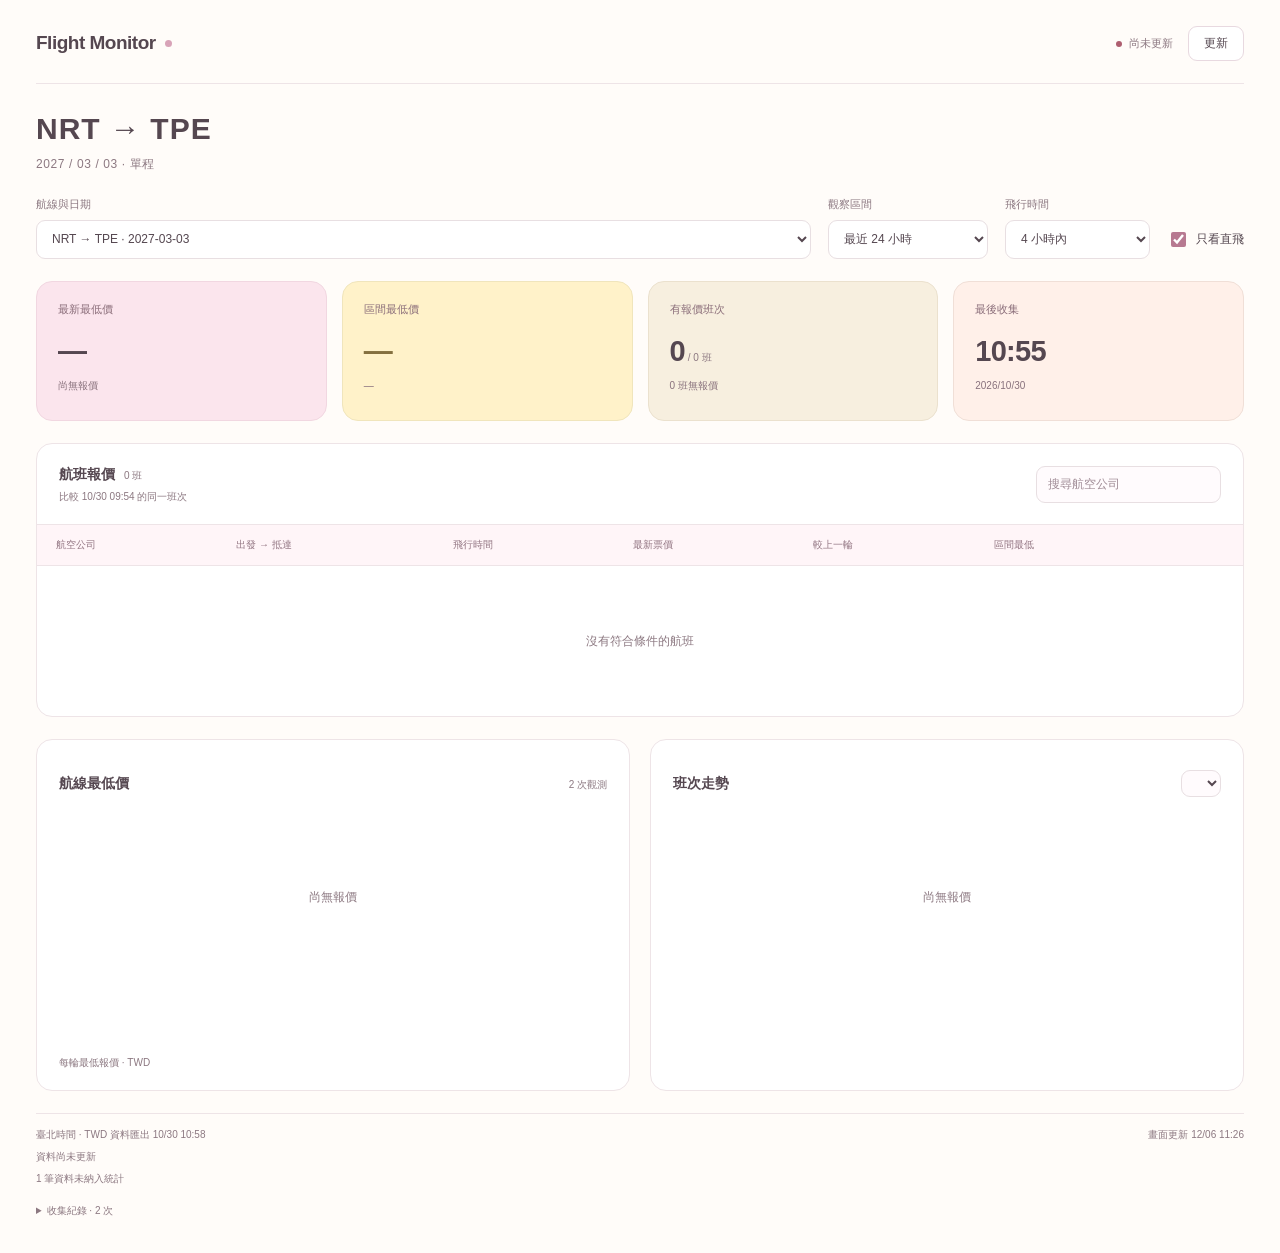
==== docs/index.html @ bc04003f "Add flight monitor dashboard" ====
<!doctype html>
<html lang="zh-Hant">
  <head>
    <meta charset="utf-8">
    <meta name="viewport" content="width=device-width, initial-scale=1">
    <title>Flight Monitor</title>
    <link rel="icon" href="data:,">
    <link rel="stylesheet" href="./frontend/dashboard.css">
    <script src="./frontend/dashboard.js" defer></script>
  </head>
  <body>
    <main class="dashboard">
      <header class="page-header">
        <div class="brand">Flight Monitor<span class="brand-dot" aria-hidden="true"></span></div>
        <div class="header-actions">
          <span class="connection-status" id="live" role="status">
            <span class="status-dot" aria-hidden="true"></span>
            <span id="liveText">載入中</span>
          </span>
          <button class="button" id="refresh" type="button">更新</button>
        </div>
      </header>

      <section class="route-heading" aria-label="目前航線">
        <h1 id="routeTitle">機票追蹤</h1>
        <p id="routeDescription"></p>
      </section>

      <section class="filters" aria-label="篩選條件">
        <div class="field field-route">
          <label for="route">航線與日期</label>
          <select id="route"><option value="">載入中…</option></select>
        </div>
        <div class="field">
          <label for="hours">觀察區間</label>
          <select id="hours">
            <option value="24">最近 24 小時</option>
            <option value="168">最近 7 天</option>
            <option value="0">全部資料</option>
          </select>
        </div>
        <div class="field">
          <label for="duration">飛行時間</label>
          <select id="duration">
            <option value="240">4 小時內</option>
            <option value="360">6 小時內</option>
            <option value="">不限</option>
          </select>
        </div>
        <label class="checkbox-label">
          <input id="nonstop" type="checkbox" checked>
          只看直飛
        </label>
      </section>

      <section class="metrics" aria-label="報價摘要">
        <article class="metric-card metric-pink">
          <h2>最新最低價</h2>
          <p class="metric-value" id="currentPrice">—</p>
          <p class="metric-detail" id="currentFlight">—</p>
        </article>
        <article class="metric-card metric-yellow">
          <h2>區間最低價</h2>
          <p class="metric-value" id="historyPrice">—</p>
          <p class="metric-detail" id="historyTime">—</p>
        </article>
        <article class="metric-card metric-cream">
          <h2>有報價班次</h2>
          <p class="metric-value" id="quoteCount">—</p>
          <p class="metric-detail" id="quoteNote">—</p>
        </article>
        <article class="metric-card metric-peach">
          <h2>最後收集</h2>
          <p class="metric-value" id="lastTime">—</p>
          <p class="metric-detail" id="lastDate">—</p>
        </article>
      </section>

      <section class="panel flights-panel" aria-labelledby="flightsTitle">
        <div class="panel-header">
          <div>
            <h2 id="flightsTitle">航班報價 <span class="count" id="tableCount"></span></h2>
            <p class="caption" id="comparisonTime"></p>
          </div>
          <input class="search" id="search" type="search" placeholder="搜尋航空公司" aria-label="搜尋航空公司">
        </div>
        <div class="table-scroll">
          <table>
            <thead>
              <tr>
                <th scope="col">航空公司</th>
                <th scope="col">出發 → 抵達</th>
                <th scope="col">飛行時間</th>
                <th scope="col">最新票價</th>
                <th scope="col">較上一輪</th>
                <th scope="col">區間最低</th>
                <th scope="col"><span class="visually-hidden">詳細資料</span></th>
              </tr>
            </thead>
            <tbody id="flightTable"></tbody>
          </table>
          <div class="empty-state" id="tableEmpty" hidden>沒有符合條件的航班</div>
        </div>
      </section>

      <section class="charts" aria-label="價格走勢">
        <article class="panel chart-panel">
          <div class="panel-header">
            <h2>航線最低價</h2>
            <span class="caption" id="historyCount"></span>
          </div>
          <div class="chart" id="routeChart"></div>
          <p class="chart-caption">每輪最低報價 · TWD</p>
        </article>
        <article class="panel chart-panel">
          <div class="panel-header">
            <h2>班次走勢</h2>
            <label class="visually-hidden" for="flightSelect">選擇班次</label>
            <select id="flightSelect" class="flight-select"></select>
          </div>
          <div class="chart" id="flightChart"></div>
          <div class="flight-range" id="flightRange"></div>
        </article>
      </section>

      <footer class="page-footer">
        <div class="footer-meta">
          <span>臺北時間 · TWD <span id="exportTime"></span></span>
          <span id="renderTime"></span>
        </div>
        <div id="alerts" class="status-notes" aria-live="polite"></div>
        <details class="collection-details">
          <summary id="qualityTitle">收集紀錄</summary>
          <div class="table-scroll">
            <table>
              <thead><tr><th>查詢</th><th>時間</th><th>狀態</th><th>訊息</th></tr></thead>
              <tbody id="checksTable"></tbody>
            </table>
          </div>
          <p class="technical-note">以航空公司、起降時間、飛行時間及轉機數配對班次。圖表空缺表示該輪無報價；航線最低價可能來自不同班次。報價與行李條件以訂票頁面為準。</p>
        </details>
      </footer>
    </main>

    <dialog id="rawDialog">
      <div class="dialog-header">
        <h2>原始資料</h2>
        <button class="button" id="closeDialog" type="button">關閉</button>
      </div>
      <pre id="rawText"></pre>
    </dialog>
  </body>
</html>
---- docs/frontend/dashboard.css ----
/* 色彩 */
:root {
  --background: #fffcf9;
  --surface: #ffffff;
  --text: #554750;
  --muted: #8c7881;
  --border: #eee4e7;
  --accent: #b77991;
  --accent-light: #fff2f6;
  --pink: #fbe5ed;
  --yellow: #fff2c9;
  --cream: #f7efdf;
  --peach: #fff0e9;
  --positive: #4e7b68;
  --negative: #ae5e70;
  --chart-line: #b77991;
  --chart-grid: #f0e7e7;
  --chart-label: #8c7881;
  --radius: 16px;
}

/* 基礎 */
* { box-sizing: border-box; }
[hidden] { display: none !important; }
body {
  margin: 0;
  background: var(--background);
  color: var(--text);
  font: 14px/1.6 "Segoe UI", "Microsoft JhengHei", sans-serif;
  -webkit-font-smoothing: antialiased;
}
button, input, select { font: inherit; }
button, select, summary { cursor: pointer; }
button:focus-visible, input:focus-visible, select:focus-visible, summary:focus-visible {
  outline: 3px solid #e5bdcd;
  outline-offset: 3px;
}
button:disabled { cursor: wait; opacity: .55; }
h1, h2, p { margin: 0; }
h2 { font-size: 14px; font-weight: 600; }
.visually-hidden {
  position: absolute;
  width: 1px;
  height: 1px;
  padding: 0;
  overflow: hidden;
  clip-path: inset(50%);
  white-space: nowrap;
}

/* 頁面 */
.dashboard { width: min(1360px, 100%); margin: 0 auto; padding: 26px 36px 30px; }
.page-header, .header-actions, .panel-header, .footer-meta, .dialog-header {
  display: flex;
  justify-content: space-between;
  align-items: center;
  gap: 16px;
}
.page-header { padding-bottom: 22px; border-bottom: 1px solid var(--border); }
.brand { display: flex; align-items: center; gap: 9px; font-size: 19px; font-weight: 650; letter-spacing: -.5px; }
.brand-dot { width: 7px; height: 7px; border-radius: 50%; background: #d8a3b8; }
.header-actions { gap: 15px; }
.connection-status { display: inline-flex; align-items: center; gap: 7px; font-size: 11px; color: var(--muted); }
.status-dot { width: 6px; height: 6px; border-radius: 50%; background: var(--positive); }
.connection-status.bad .status-dot { background: var(--negative); }
.button { padding: 7px 15px; border: 1px solid #e8d9e0; border-radius: 9px; background: var(--surface); color: var(--text); font-size: 12px; }
.button:hover { background: var(--accent-light); }
.route-heading { padding: 25px 0 22px; }
.route-heading h1 { font-size: 30px; font-weight: 650; line-height: 1.3; letter-spacing: 1px; }
.route-heading p { margin-top: 7px; color: var(--muted); font-size: 12px; letter-spacing: .6px; min-height: 19px; }

/* 篩選 */
.filters { display: grid; grid-template-columns: minmax(220px, 1fr) 160px 145px auto; align-items: end; gap: 17px; margin-bottom: 22px; }
.field { display: grid; gap: 6px; min-width: 0; }
.field label { font-size: 11px; color: var(--muted); }
.field select, .search, .flight-select { border: 1px solid #e8dfe2; border-radius: 9px; color: var(--text); background: var(--surface); min-width: 0; }
.field select { height: 39px; padding: 0 11px; width: 100%; font-size: 12px; }
.checkbox-label { display: flex; align-items: center; gap: 7px; height: 39px; white-space: nowrap; font-size: 12px; }
.checkbox-label input { accent-color: var(--accent); width: 15px; height: 15px; }

/* 摘要 */
.metrics { display: grid; grid-template-columns: repeat(4, minmax(0, 1fr)); gap: 15px; margin-bottom: 22px; }
.metric-card { padding: 19px 21px; border-radius: var(--radius); border: 1px solid #eddfdf; min-height: 140px; }
.metric-pink { background: var(--pink); border-color: #f1d7e1; }
.metric-yellow { background: var(--yellow); border-color: #f0e5bc; }
.metric-cream { background: var(--cream); border-color: #ebe1ce; }
.metric-peach { background: var(--peach); border-color: #f0dfd7; }
.metric-card h2 { color: #8a6d79; font-size: 11px; font-weight: 500; }
.metric-value { font-size: 29px; font-weight: 650; line-height: 1.2; letter-spacing: -.7px; margin-top: 15px; font-variant-numeric: tabular-nums; }
.metric-value small { color: var(--muted); font-size: 10px; font-weight: 500; letter-spacing: 0; margin-right: 5px; }
.metric-yellow .metric-value { color: #84703f; }
.metric-detail { color: #89727d; font-size: 10px; margin-top: 10px; overflow-wrap: anywhere; }

/* 表格 */
.panel { background: var(--surface); border: 1px solid var(--border); border-radius: var(--radius); overflow: hidden; }
.panel-header { padding: 19px 22px; min-height: 75px; }
.caption, .count { color: var(--muted); font-size: 10px; font-weight: 400; }
.panel-header .caption { margin-top: 4px; }
.count { margin-left: 5px; }
.search { padding: 8px 11px; width: 185px; font-size: 12px; background: #fffbfd; }
.search::placeholder { color: #a08c96; }
.table-scroll { overflow: auto; }
.flights-panel .table-scroll { max-height: 410px; }
table { border-collapse: separate; border-spacing: 0; width: 100%; text-align: left; white-space: nowrap; }
th { position: sticky; top: 0; z-index: 1; background: #fff5f8; font-size: 10px; font-weight: 500; color: #927582; border-top: 1px solid var(--border); border-bottom: 1px solid var(--border); }
th, td { padding: 12px 19px; }
td { font-size: 12px; border-bottom: 1px solid #f2ebee; }
tr:last-child td { border-bottom: none; }
tbody tr:hover, tbody tr.selected { background: #fff5f8; }
.airline-button, .detail-button { background: none; border: none; padding: 0; text-align: left; }
.airline-button { color: var(--text); font-size: 12px; font-weight: 600; }
.airline-button:hover { color: var(--accent); }
.detail-button { color: var(--muted); font-size: 10px; }
.flight-time { font-variant-numeric: tabular-nums; }
.flight-time small { font-size: 10px; color: var(--muted); }
.price { font-weight: 650; font-size: 14px; font-variant-numeric: tabular-nums; }
.badge { display: inline-block; margin-left: 7px; padding: 2px 5px; border-radius: 4px; background: #f7e2eb; color: #986e81; font-size: 9px; vertical-align: middle; }
.positive { color: var(--positive); }
.negative { color: var(--negative); }
.muted { color: var(--muted); }
.empty-state { min-height: 150px; display: flex; align-items: center; justify-content: center; color: var(--muted); font-size: 12px; }

/* 圖表 */
.charts { display: grid; grid-template-columns: repeat(2, minmax(0, 1fr)); gap: 20px; margin-top: 22px; }
.chart-panel .panel-header { padding-bottom: 8px; }
.flight-select { max-width: 65%; padding: 6px 9px; font-size: 10px; background: #fffbfd; }
.chart { height: 240px; padding: 7px 14px 0; }
.chart svg { width: 100%; height: 100%; display: block; }
.chart-grid { stroke: var(--chart-grid); }
.chart-label { fill: var(--chart-label); font-size: 10px; }
.chart-line { fill: none; stroke: var(--chart-line); stroke-width: 2.5; stroke-linejoin: round; }
.chart-point { fill: var(--surface); stroke: var(--chart-line); stroke-width: 1.7; }
.chart-caption, .flight-range { min-height: 35px; padding: 0 22px 15px; color: var(--muted); font-size: 10px; }
.flight-range { display: flex; justify-content: space-between; gap: 12px; }
.flight-range b { color: var(--text); font-weight: 600; }

/* 頁尾與原文 */
.page-footer { margin-top: 22px; padding-top: 13px; border-top: 1px solid var(--border); color: var(--muted); font-size: 10px; }
.status-notes p { margin-top: 5px; line-height: 1.7; }
.collection-details { margin-top: 12px; }
.collection-details summary { width: fit-content; padding: 4px 0; }
.collection-details .table-scroll { max-height: 230px; margin-top: 9px; border: 1px solid var(--border); border-radius: 9px; }
.collection-details th, .collection-details td { padding: 9px 12px; font-size: 10px; }
.technical-note { margin-top: 9px; line-height: 1.8; }
dialog { border: 1px solid var(--border); border-radius: var(--radius); padding: 22px; width: min(650px, 90%); max-height: 80vh; color: var(--text); background: var(--surface); }
dialog::backdrop { background: #60455355; }
dialog pre { margin: 18px 0 0; padding: 16px; border-radius: 9px; background: #fff6f3; white-space: pre-wrap; overflow-wrap: anywhere; font: 12px/1.8 Consolas, monospace; }

/* 小螢幕 */
@media (max-width: 1000px) {
  .dashboard { padding: 22px 24px; }
  .filters { grid-template-columns: minmax(180px, 1fr) 135px 125px auto; gap: 12px; }
  .metrics { gap: 11px; }
  .metric-card { padding: 17px; }
  .metric-value { font-size: 26px; }
  .charts { gap: 15px; }
}
@media (max-width: 760px) {
  .dashboard { padding: 18px 16px 24px; }
  .page-header { padding-bottom: 17px; }
  .header-actions { gap: 10px; }
  .brand { font-size: 17px; }
  .connection-status { font-size: 10px; }
  .route-heading { padding: 21px 0; }
  .route-heading h1 { font-size: 27px; }
  .filters { grid-template-columns: 1fr 1fr; }
  .field-route { grid-column: 1 / -1; }
  .checkbox-label { grid-column: 1 / -1; height: 26px; }
  .metrics { grid-template-columns: repeat(2, minmax(0, 1fr)); }
  .metric-card { min-height: 135px; }
  .charts { grid-template-columns: 1fr; }
  .panel-header { padding: 16px; gap: 10px; flex-wrap: wrap; }
  .search { width: 150px; }
  th, td { padding: 11px 15px; }
  .footer-meta { align-items: flex-start; flex-wrap: wrap; gap: 5px; }
}
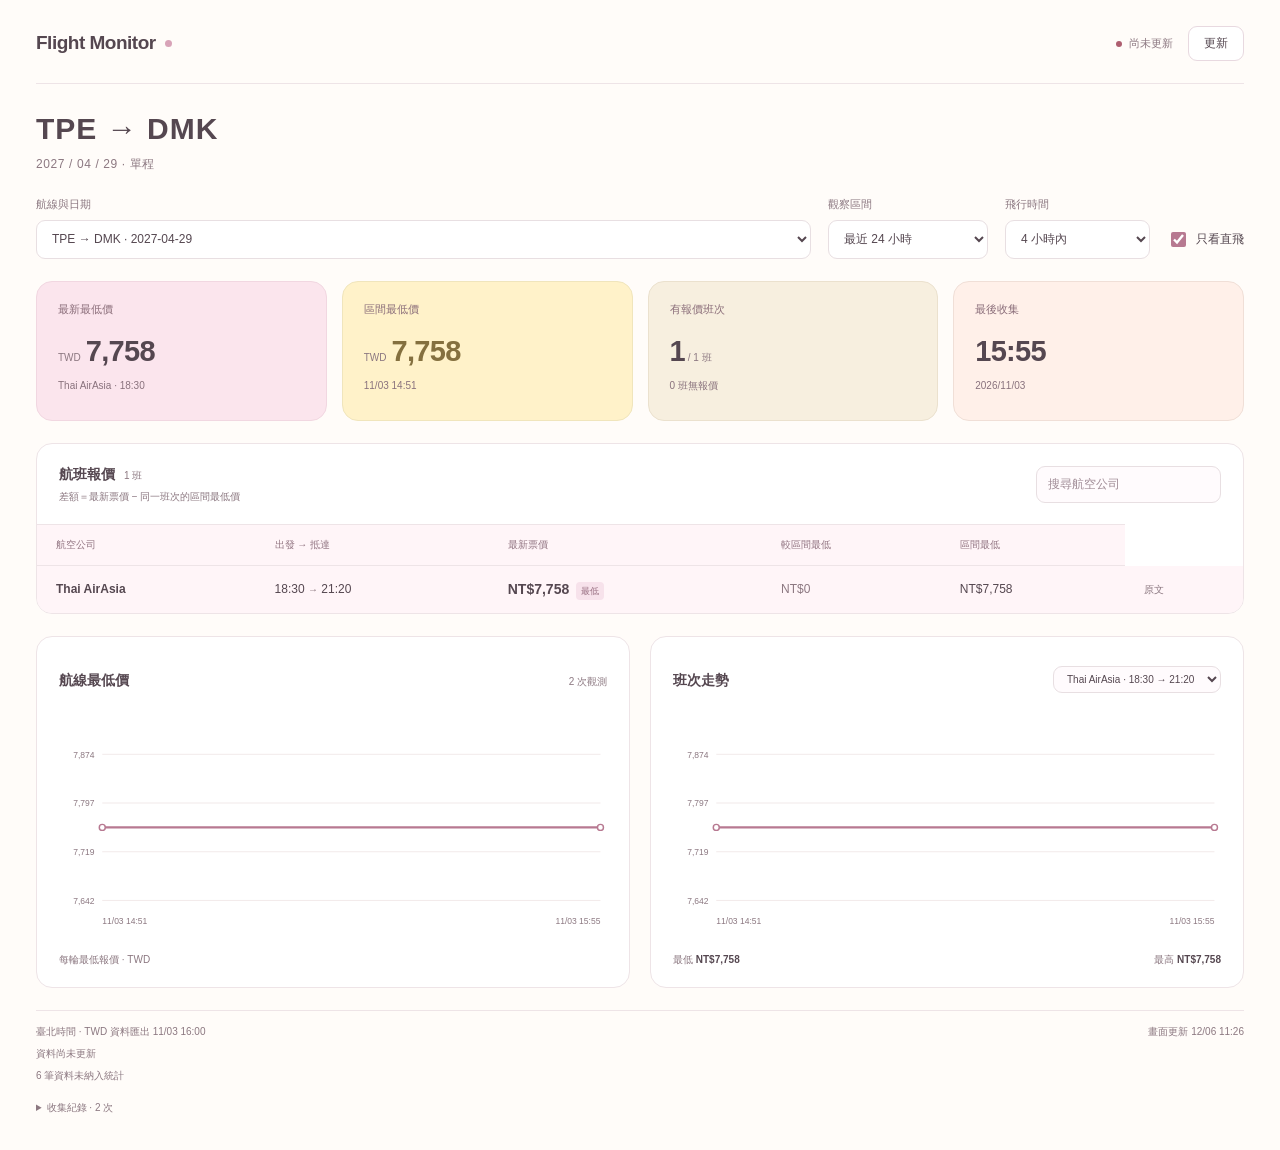
==== commit eb892170: "feat: remove flight duration and raw text columns and compare prices to period low" ====
--- a/docs/index.html
+++ b/docs/index.html
@@ -90,11 +90,9 @@
               <tr>
                 <th scope="col">航空公司</th>
                 <th scope="col">出發 → 抵達</th>
-                <th scope="col">飛行時間</th>
                 <th scope="col">最新票價</th>
-                <th scope="col">較上一輪</th>
+                <th scope="col">較區間最低</th>
                 <th scope="col">區間最低</th>
-                <th scope="col"><span class="visually-hidden">詳細資料</span></th>
               </tr>
             </thead>
             <tbody id="flightTable"></tbody>
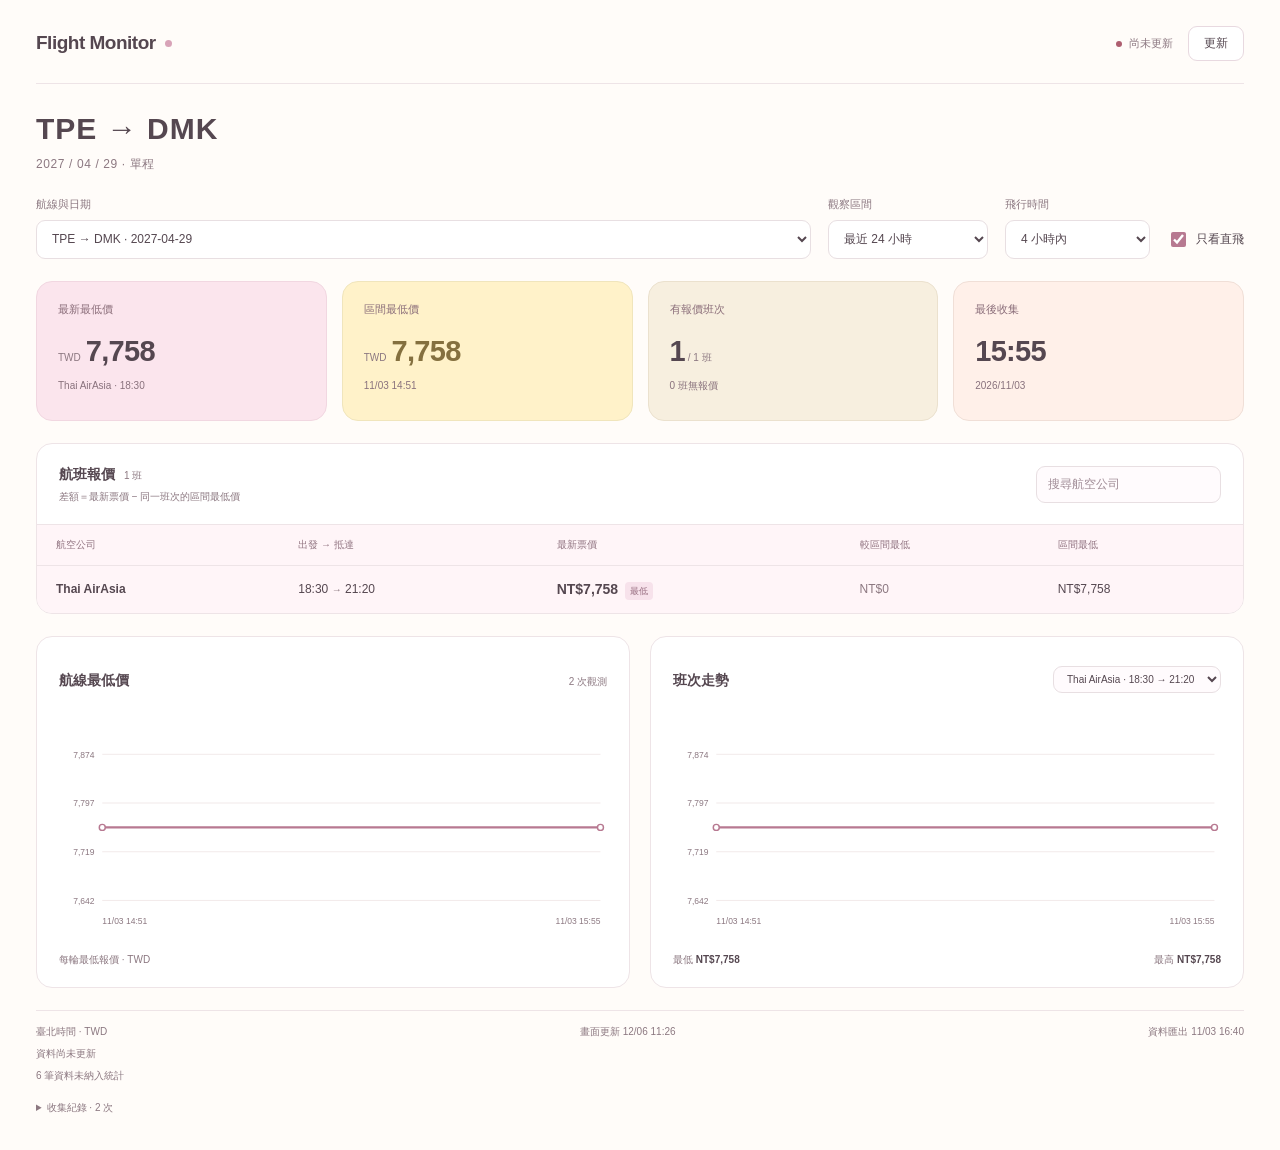
==== commit ad9f91ea: "refactor: unify dashboard frontend and sync assets during export" ====
--- a/docs/index.html
+++ b/docs/index.html
@@ -1,5 +1,5 @@
 <!doctype html>
-<html lang="zh-Hant">
+<html lang="zh-Hant" data-source="json">
   <head>
     <meta charset="utf-8">
     <meta name="viewport" content="width=device-width, initial-scale=1">
@@ -123,8 +123,9 @@
 
       <footer class="page-footer">
         <div class="footer-meta">
-          <span>臺北時間 · TWD <span id="exportTime"></span></span>
+          <span>臺北時間 · TWD</span>
           <span id="renderTime"></span>
+          <span id="exportTime"></span>
         </div>
         <div id="alerts" class="status-notes" aria-live="polite"></div>
         <details class="collection-details">
@@ -140,12 +141,5 @@
       </footer>
     </main>
 
-    <dialog id="rawDialog">
-      <div class="dialog-header">
-        <h2>原始資料</h2>
-        <button class="button" id="closeDialog" type="button">關閉</button>
-      </div>
-      <pre id="rawText"></pre>
-    </dialog>
   </body>
 </html>
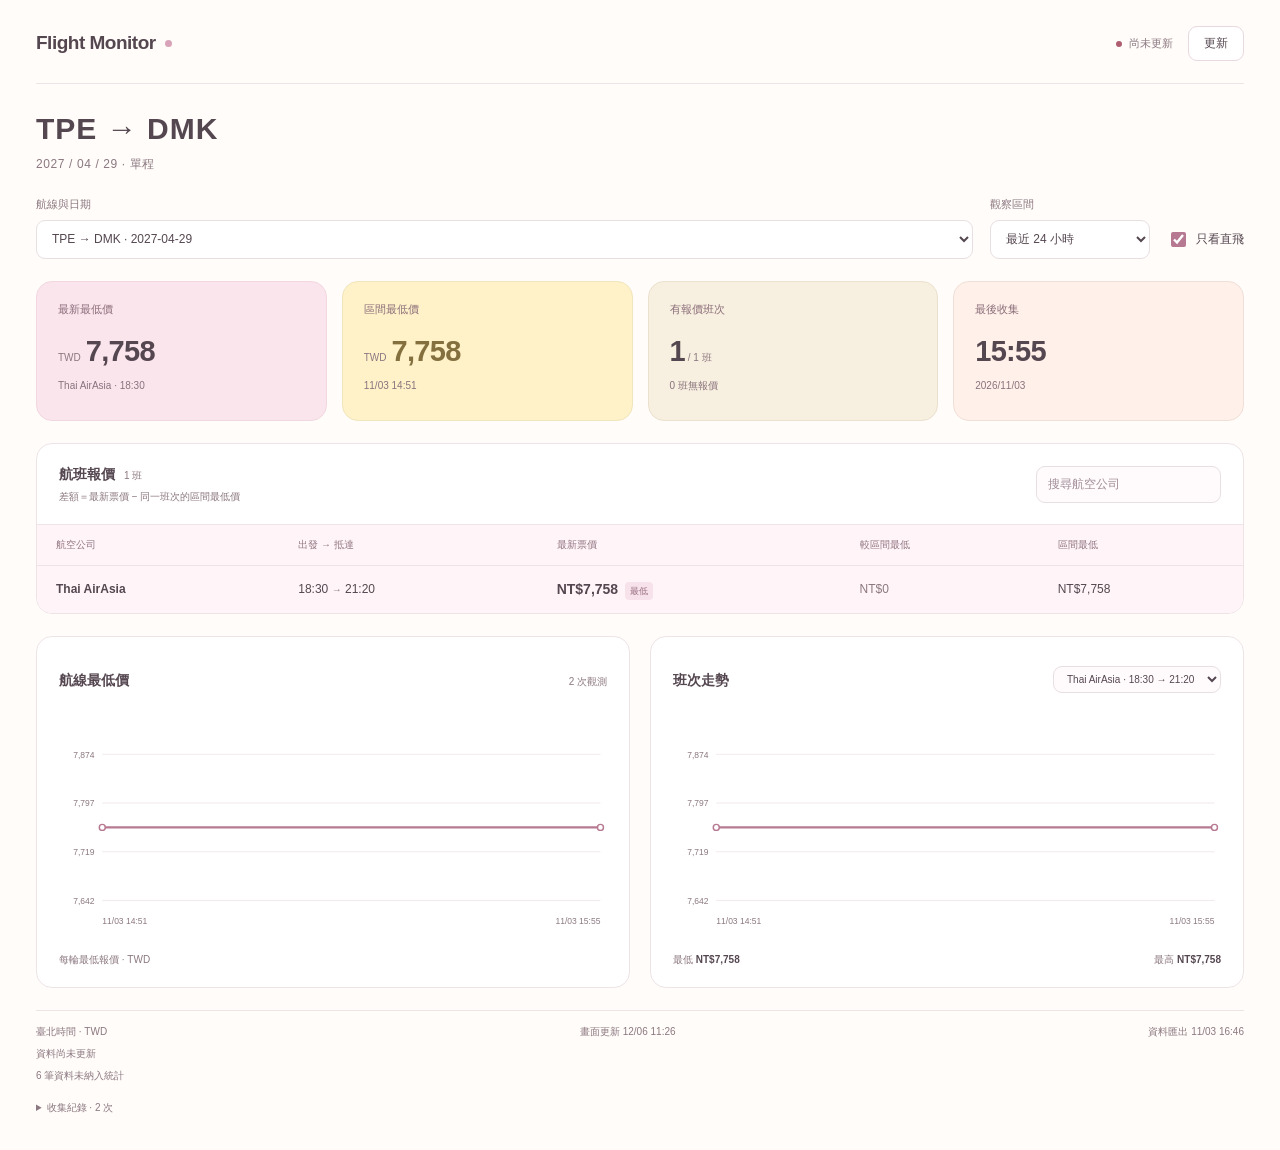
==== commit d93a5d2c: "fix: remove flight duration filter and raw text buttons" ====
--- a/docs/index.html
+++ b/docs/index.html
@@ -37,14 +37,6 @@
             <option value="24">最近 24 小時</option>
             <option value="168">最近 7 天</option>
             <option value="0">全部資料</option>
-          </select>
-        </div>
-        <div class="field">
-          <label for="duration">飛行時間</label>
-          <select id="duration">
-            <option value="240">4 小時內</option>
-            <option value="360">6 小時內</option>
-            <option value="">不限</option>
           </select>
         </div>
         <label class="checkbox-label">
--- a/docs/frontend/dashboard.css
+++ b/docs/frontend/dashboard.css
@@ -70,7 +70,7 @@
 .route-heading p { margin-top: 7px; color: var(--muted); font-size: 12px; letter-spacing: .6px; min-height: 19px; }
 
 /* 篩選 */
-.filters { display: grid; grid-template-columns: minmax(220px, 1fr) 160px 145px auto; align-items: end; gap: 17px; margin-bottom: 22px; }
+.filters { display: grid; grid-template-columns: minmax(220px, 1fr) 160px auto; align-items: end; gap: 17px; margin-bottom: 22px; }
 .field { display: grid; gap: 6px; min-width: 0; }
 .field label { font-size: 11px; color: var(--muted); }
 .field select, .search, .flight-select { border: 1px solid #e8dfe2; border-radius: 9px; color: var(--text); background: var(--surface); min-width: 0; }
@@ -149,7 +149,7 @@
 /* 小螢幕 */
 @media (max-width: 1000px) {
   .dashboard { padding: 22px 24px; }
-  .filters { grid-template-columns: minmax(180px, 1fr) 135px 125px auto; gap: 12px; }
+  .filters { grid-template-columns: minmax(180px, 1fr) 135px auto; gap: 12px; }
   .metrics { gap: 11px; }
   .metric-card { padding: 17px; }
   .metric-value { font-size: 26px; }
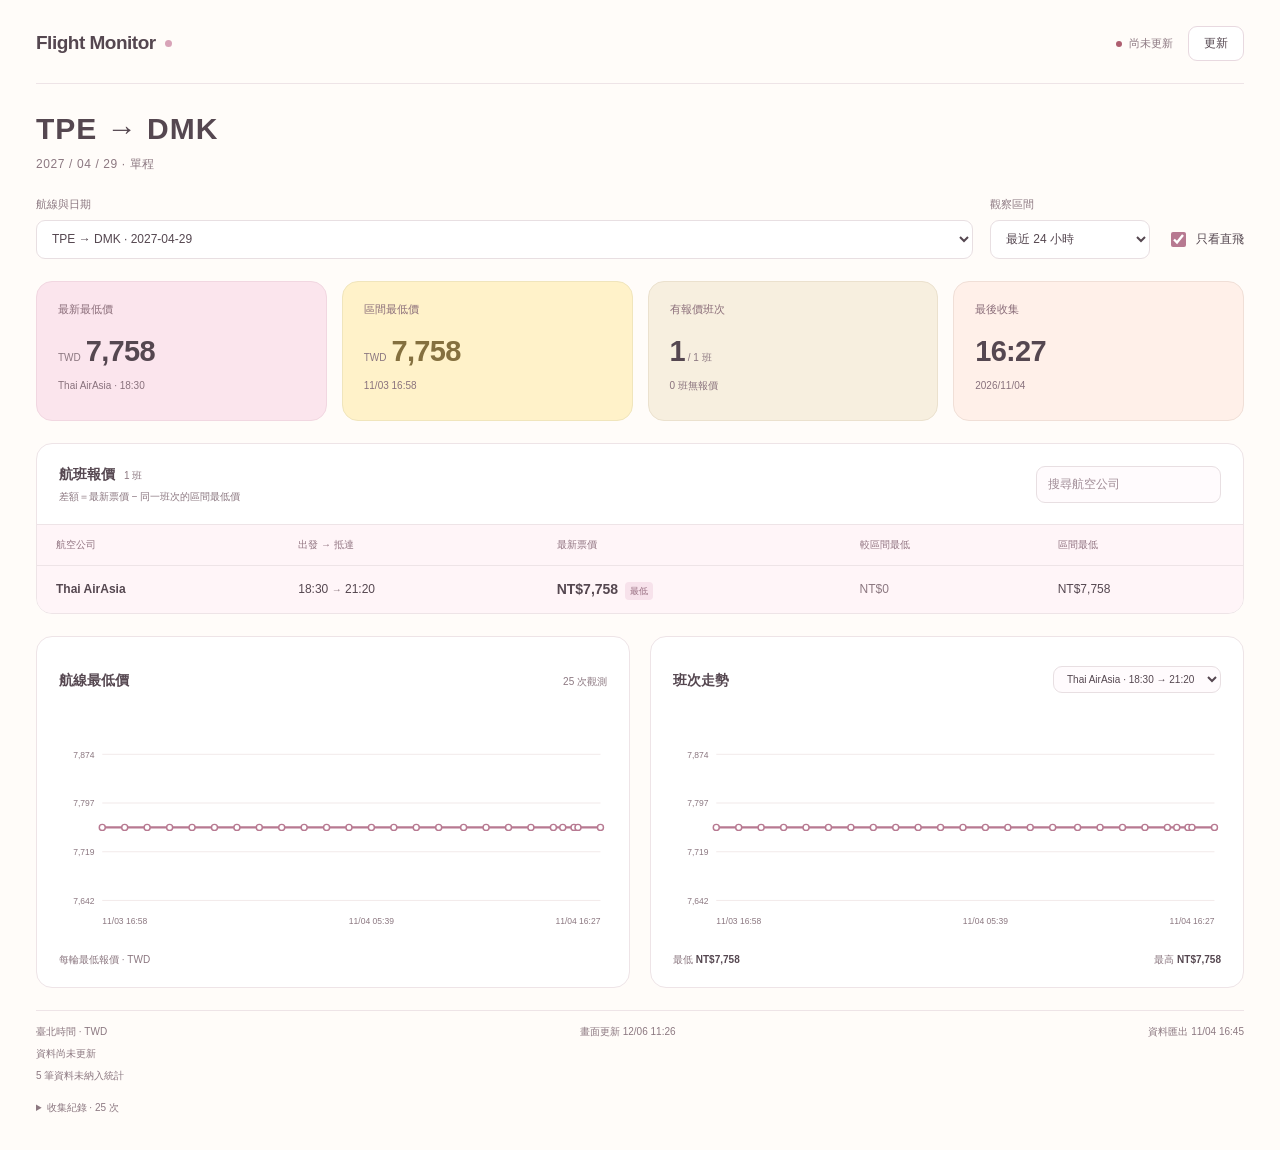
==== commit 226d8572: "feat: add frontend historical time-range filtering" ====
--- a/docs/index.html
+++ b/docs/index.html
@@ -36,7 +36,8 @@
           <select id="hours">
             <option value="24">最近 24 小時</option>
             <option value="168">最近 7 天</option>
-            <option value="0">全部資料</option>
+            <option value="720">最近 30 天</option>
+            <option value="0">全部歷史</option>
           </select>
         </div>
         <label class="checkbox-label">
--- a/docs/frontend/dashboard.css
+++ b/docs/frontend/dashboard.css
@@ -50,7 +50,7 @@
 
 /* 頁面 */
 .dashboard { width: min(1360px, 100%); margin: 0 auto; padding: 26px 36px 30px; }
-.page-header, .header-actions, .panel-header, .footer-meta, .dialog-header {
+.page-header, .header-actions, .panel-header, .footer-meta {
   display: flex;
   justify-content: space-between;
   align-items: center;
@@ -107,10 +107,9 @@
 td { font-size: 12px; border-bottom: 1px solid #f2ebee; }
 tr:last-child td { border-bottom: none; }
 tbody tr:hover, tbody tr.selected { background: #fff5f8; }
-.airline-button, .detail-button { background: none; border: none; padding: 0; text-align: left; }
+.airline-button { background: none; border: none; padding: 0; text-align: left; }
 .airline-button { color: var(--text); font-size: 12px; font-weight: 600; }
 .airline-button:hover { color: var(--accent); }
-.detail-button { color: var(--muted); font-size: 10px; }
 .flight-time { font-variant-numeric: tabular-nums; }
 .flight-time small { font-size: 10px; color: var(--muted); }
 .price { font-weight: 650; font-size: 14px; font-variant-numeric: tabular-nums; }
@@ -142,9 +141,6 @@
 .collection-details .table-scroll { max-height: 230px; margin-top: 9px; border: 1px solid var(--border); border-radius: 9px; }
 .collection-details th, .collection-details td { padding: 9px 12px; font-size: 10px; }
 .technical-note { margin-top: 9px; line-height: 1.8; }
-dialog { border: 1px solid var(--border); border-radius: var(--radius); padding: 22px; width: min(650px, 90%); max-height: 80vh; color: var(--text); background: var(--surface); }
-dialog::backdrop { background: #60455355; }
-dialog pre { margin: 18px 0 0; padding: 16px; border-radius: 9px; background: #fff6f3; white-space: pre-wrap; overflow-wrap: anywhere; font: 12px/1.8 Consolas, monospace; }
 
 /* 小螢幕 */
 @media (max-width: 1000px) {
